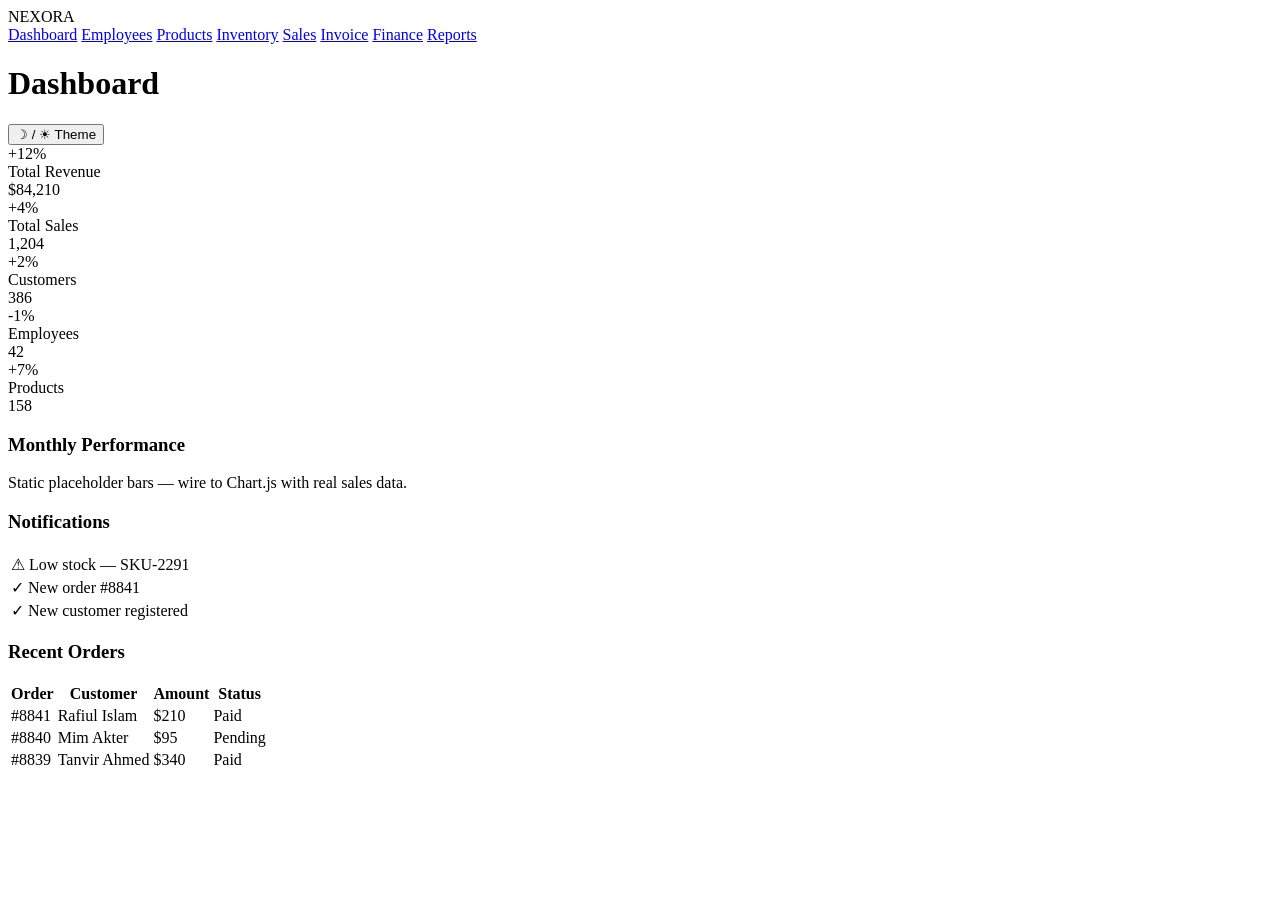
==== dashboard.html @ b4828e33 "Add files via upload" ====
<!DOCTYPE html>
<html lang="en">
<head>
<meta charset="UTF-8">
<meta name="viewport" content="width=device-width, initial-scale=1, viewport-fit=cover">
<title>Dashboard · NEXORA ERP</title>
<link rel="preconnect" href="https://fonts.googleapis.com">
<link href="https://fonts.googleapis.com/css2?family=Chakra+Petch:wght@500;600;700&family=Space+Grotesk:wght@400;500;600&display=swap" rel="stylesheet">
<link rel="stylesheet" href="css/style.css">
</head>
<body>
<div class="app-shell">
  <aside class="sidebar">
    <div class="side-brand">NEXORA</div>
      <a class="nav-item active" href="dashboard.html"><span class="dot"></span>Dashboard</a>
      <a class="nav-item" href="employees.html"><span class="dot"></span>Employees</a>
      <a class="nav-item" href="products.html"><span class="dot"></span>Products</a>
      <a class="nav-item" href="inventory.html"><span class="dot"></span>Inventory</a>
      <a class="nav-item" href="sales.html"><span class="dot"></span>Sales</a>
      <a class="nav-item" href="invoice.html"><span class="dot"></span>Invoice</a>
      <a class="nav-item" href="finance.html"><span class="dot"></span>Finance</a>
      <a class="nav-item" href="reports.html"><span class="dot"></span>Reports</a>
  </aside>
  <div class="main">
    <div class="topbar">
      <h1>Dashboard</h1>
      <button class="theme-btn" onclick="toggleTheme()">&#9789; / &#9728; Theme</button>
    </div>
    <div class="content">

      <div class="stat-grid">
        <div class="stat-card"><span class="chip up">+12%</span><div class="lbl">Total Revenue</div><div class="val">$84,210</div></div>
        <div class="stat-card"><span class="chip up">+4%</span><div class="lbl">Total Sales</div><div class="val">1,204</div></div>
        <div class="stat-card"><span class="chip up">+2%</span><div class="lbl">Customers</div><div class="val">386</div></div>
        <div class="stat-card"><span class="chip down">-1%</span><div class="lbl">Employees</div><div class="val">42</div></div>
        <div class="stat-card"><span class="chip up">+7%</span><div class="lbl">Products</div><div class="val">158</div></div>
      </div>
      <div class="panels">
        <div class="panel">
          <h3>Monthly Performance</h3>
          <div class="bars">
            <div class="bar" style="height:40%"></div><div class="bar" style="height:65%"></div>
            <div class="bar" style="height:50%"></div><div class="bar" style="height:80%"></div>
            <div class="bar" style="height:60%"></div><div class="bar" style="height:95%"></div>
            <div class="bar" style="height:75%"></div>
          </div>
          <p class="scanline-note">Static placeholder bars &mdash; wire to Chart.js with real sales data.</p>
        </div>
        <div class="panel">
          <h3>Notifications</h3>
          <table>
            <tr><td>&#9888; Low stock &mdash; SKU-2291</td></tr>
            <tr><td>&#10003; New order #8841</td></tr>
            <tr><td>&#10003; New customer registered</td></tr>
          </table>
        </div>
      </div>
      <div class="panel">
        <h3>Recent Orders</h3>
        <div class="table-wrap">
        <table>
          <tr><th>Order</th><th>Customer</th><th>Amount</th><th>Status</th></tr>
          <tr><td>#8841</td><td>Rafiul Islam</td><td>$210</td><td><span class="status active">Paid</span></td></tr>
          <tr><td>#8840</td><td>Mim Akter</td><td>$95</td><td><span class="status pending">Pending</span></td></tr>
          <tr><td>#8839</td><td>Tanvir Ahmed</td><td>$340</td><td><span class="status active">Paid</span></td></tr>
        </table>
        </div>
      </div>

    </div>
  </div>
</div>
<script src="js/script.js"></script>
</body>
</html>
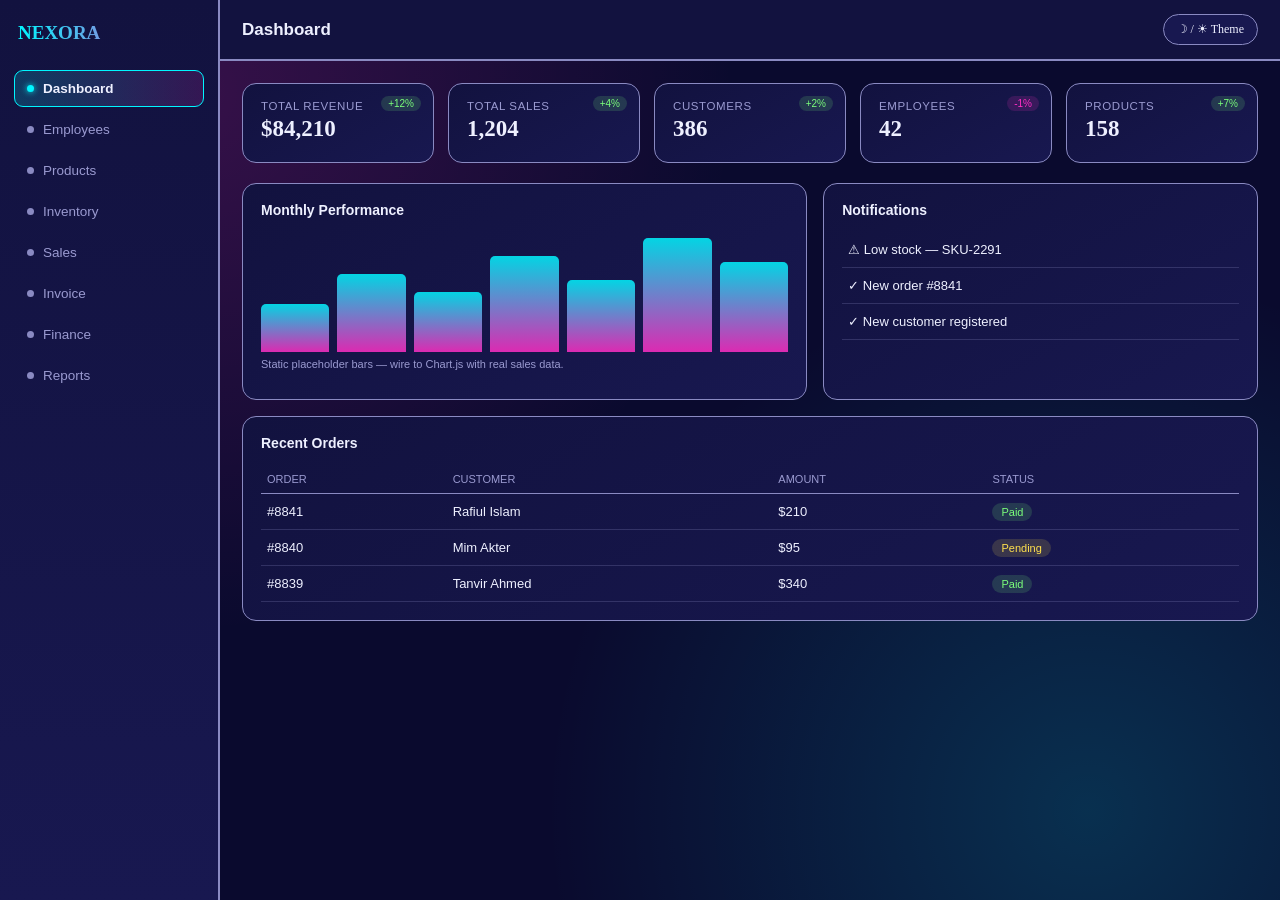
==== commit dfa9c92a: "Update stylesheet and script links in dashboard.html" ====
--- a/dashboard.html
+++ b/dashboard.html
@@ -6,7 +6,7 @@
 <title>Dashboard · NEXORA ERP</title>
 <link rel="preconnect" href="https://fonts.googleapis.com">
 <link href="https://fonts.googleapis.com/css2?family=Chakra+Petch:wght@500;600;700&family=Space+Grotesk:wght@400;500;600&display=swap" rel="stylesheet">
-<link rel="stylesheet" href="css/style.css">
+<link rel="stylesheet" href="style.css">
 </head>
 <body>
 <div class="app-shell">
@@ -70,6 +70,6 @@
     </div>
   </div>
 </div>
-<script src="js/script.js"></script>
+<script src="script.js"></script>
 </body>
 </html>
--- a/style.css
+++ b/style.css
@@ -0,0 +1,185 @@
+/* ===========================================================
+   NEXORA ERP — Smart Business Management Dashboard
+   Y2K-styled frontend | HTML + CSS (course submission)
+   =========================================================== */
+:root{
+  --bg:#0a0a2e; --panel:#12123f; --panel2:#181850;
+  --chrome:#c9c9e8; --chrome-dark:#8a8ac2;
+  --cyan:#00f6ff; --magenta:#ff2ec4; --yellow:#ffe14d; --lime:#7bff7b;
+  --text:#eef0ff; --muted:#9a9ad0;
+  --radius:14px;
+  box-sizing:border-box;
+  padding-top: env(safe-area-inset-top,0px); padding-bottom: env(safe-area-inset-bottom,0px);
+}
+:root[data-theme="light"]{
+  --bg:#eef0ff; --panel:#ffffff; --panel2:#f4f4ff;
+  --chrome:#3a3a6a; --chrome-dark:#1a1a3a;
+  --text:#14143a; --muted:#5a5a8a;
+}
+*{box-sizing:border-box;}
+html,body{height:100%;margin:0;}
+body{
+  background:var(--bg);
+  color:var(--text);
+  font-family:'Space Grotesk',sans-serif;
+  background-image:
+    radial-gradient(circle at 15% 10%, rgba(255,46,196,.18), transparent 40%),
+    radial-gradient(circle at 85% 90%, rgba(0,246,255,.16), transparent 40%);
+  min-height:100%;
+}
+h1,h2,h3,.brand{font-family:'Chakra Petch',sans-serif;}
+::-webkit-scrollbar{width:10px;height:10px;}
+::-webkit-scrollbar-thumb{background:linear-gradient(var(--cyan),var(--magenta));border-radius:6px;}
+a{color:inherit;}
+
+/* ---------- LOGIN / AUTH PAGES ---------- */
+.auth-screen{
+  min-height:100vh; min-height:100dvh; display:flex; align-items:center; justify-content:center; padding:24px;
+}
+.auth-card{
+  width:100%; max-width:380px; padding:34px 30px;
+  background:linear-gradient(160deg,var(--panel),var(--panel2));
+  border-radius:20px;
+  border:2px solid var(--chrome-dark);
+  box-shadow: 0 0 0 4px rgba(0,246,255,.08), 0 20px 60px rgba(0,0,0,.5), inset 0 1px 0 rgba(255,255,255,.15);
+  position:relative;
+}
+.auth-card::before{
+  content:""; position:absolute; inset:-2px; border-radius:22px; z-index:-1;
+  background:linear-gradient(135deg,var(--cyan),var(--magenta),var(--yellow));
+  opacity:.5; filter:blur(10px);
+}
+.brand{font-size:28px; font-weight:700; letter-spacing:.5px;
+  background:linear-gradient(90deg,var(--cyan),var(--magenta));
+  -webkit-background-clip:text; background-clip:text; color:transparent;
+  margin:0 0 4px;
+}
+.brand-sub{color:var(--muted); font-size:12.5px; margin:0 0 26px;}
+.field{margin-bottom:16px;}
+.field label{display:block; font-size:12px; color:var(--muted); margin-bottom:6px;}
+.field input{
+  width:100%; padding:11px 13px; border-radius:10px; border:1.5px solid var(--chrome-dark);
+  background:rgba(0,0,0,.15); color:var(--text); font-family:inherit; font-size:14px;
+}
+:root[data-theme="light"] .field input{background:#f6f6ff;}
+.field input:focus{outline:2px solid var(--cyan); outline-offset:1px;}
+.pw-row{position:relative;}
+.pw-toggle{position:absolute; right:10px; top:31px; background:none; border:none; color:var(--muted); font-size:11px; cursor:pointer;}
+.remember-row{display:flex; justify-content:space-between; align-items:center; font-size:12px; color:var(--muted); margin:2px 0 20px;}
+.hint{font-size:11px; color:var(--muted); margin-top:6px;}
+.strength{height:5px; border-radius:4px; background:var(--chrome-dark); margin-top:8px; overflow:hidden;}
+.strength span{display:block; height:100%; width:40%; background:linear-gradient(90deg,var(--magenta),var(--yellow));}
+.btn-primary{
+  width:100%; padding:12px; border:none; border-radius:10px; font-family:'Chakra Petch',sans-serif;
+  font-weight:600; font-size:15px; letter-spacing:.5px; color:#0a0a2e; cursor:pointer;
+  background:linear-gradient(90deg,var(--cyan),var(--lime));
+  box-shadow:0 6px 18px rgba(0,246,255,.35), inset 0 1px 0 rgba(255,255,255,.6);
+}
+.auth-foot{text-align:center; font-size:12px; color:var(--muted); margin-top:18px;}
+.auth-foot a{color:var(--magenta);}
+.msg{font-size:12px; padding:9px 12px; border-radius:9px; margin-bottom:16px; display:none;}
+.msg.error{background:rgba(255,46,196,.12); color:var(--magenta); display:block;}
+.msg.success{background:rgba(123,255,123,.12); color:var(--lime); display:block;}
+
+/* ---------- APP SHELL ---------- */
+.app-shell{display:flex; min-height:100vh; min-height:100dvh;}
+.sidebar{
+  width:220px; flex-shrink:0; background:linear-gradient(180deg,var(--panel),var(--panel2));
+  border-right:2px solid var(--chrome-dark); padding:18px 14px; display:flex; flex-direction:column; gap:4px;
+  position:sticky; top:0; height:100vh; height:100dvh; overflow-y:auto;
+}
+.side-brand{font-family:'Chakra Petch'; font-weight:700; font-size:19px; margin:4px 0 22px 4px;
+  background:linear-gradient(90deg,var(--cyan),var(--magenta)); -webkit-background-clip:text; background-clip:text; color:transparent;}
+.nav-item{
+  padding:10px 12px; border-radius:9px; color:var(--muted); font-size:13.5px; cursor:pointer;
+  display:flex; align-items:center; gap:9px; border:1px solid transparent; text-decoration:none;
+}
+.nav-item .dot{width:7px;height:7px;border-radius:50%;background:var(--chrome-dark); flex-shrink:0;}
+.nav-item:hover{background:rgba(0,246,255,.08); color:var(--text);}
+.nav-item.active{
+  background:linear-gradient(90deg,rgba(0,246,255,.18),rgba(255,46,196,.14));
+  color:var(--text); border-color:var(--cyan); font-weight:600;
+}
+.nav-item.active .dot{background:var(--cyan); box-shadow:0 0 6px var(--cyan);}
+.main{flex:1; min-width:0; display:flex; flex-direction:column;}
+.topbar{
+  display:flex; align-items:center; justify-content:space-between; padding:14px 22px;
+  border-bottom:2px solid var(--chrome-dark); background:var(--panel);
+  padding-top:calc(14px + env(safe-area-inset-top,0px));
+  position:sticky; top:0; z-index:5;
+}
+.topbar h1{font-size:17px; margin:0;}
+.theme-btn{
+  border:1.5px solid var(--chrome-dark); background:var(--panel2); color:var(--text);
+  padding:7px 13px; border-radius:20px; font-size:12px; cursor:pointer; font-family:'Chakra Petch';
+}
+.content{padding:22px; overflow-x:hidden;}
+
+/* mobile nav */
+.menu-toggle{display:none;}
+@media(max-width:820px){
+  .app-shell{flex-direction:column;}
+  .sidebar{
+    position:static; height:auto; width:100%; flex-direction:row; overflow-x:auto;
+    border-right:none; border-bottom:2px solid var(--chrome-dark);
+  }
+  .side-brand{display:none;}
+  .nav-item{white-space:nowrap;}
+}
+
+/* ---------- shared widgets ---------- */
+.stat-grid{display:grid; grid-template-columns:repeat(auto-fit,minmax(160px,1fr)); gap:14px; margin-bottom:20px;}
+.stat-card{
+  padding:16px 18px; border-radius:var(--radius); background:linear-gradient(150deg,var(--panel),var(--panel2));
+  border:1.5px solid var(--chrome-dark); position:relative; overflow:hidden;
+}
+.stat-card .val{font-family:'Chakra Petch'; font-size:23px; font-weight:700; margin:4px 0;}
+.stat-card .lbl{font-size:11.5px; color:var(--muted); text-transform:uppercase; letter-spacing:.6px;}
+.stat-card .chip{position:absolute; right:12px; top:12px; font-size:10px; padding:2px 7px; border-radius:8px;}
+.chip.up{background:rgba(123,255,123,.15); color:var(--lime);}
+.chip.down{background:rgba(255,46,196,.15); color:var(--magenta);}
+.panels{display:grid; grid-template-columns:1.3fr 1fr; gap:16px;}
+@media(max-width:820px){.panels{grid-template-columns:1fr;}}
+.panel{
+  background:linear-gradient(150deg,var(--panel),var(--panel2)); border:1.5px solid var(--chrome-dark);
+  border-radius:var(--radius); padding:18px; margin-bottom:16px;
+}
+.panel h3{margin:0 0 14px; font-size:14px;}
+.bars{display:flex; align-items:flex-end; gap:8px; height:120px;}
+.bar{flex:1; border-radius:5px 5px 0 0; background:linear-gradient(180deg,var(--cyan),var(--magenta)); opacity:.85;}
+table{width:100%; border-collapse:collapse; font-size:13px;}
+th{text-align:left; color:var(--muted); font-weight:500; font-size:11px; text-transform:uppercase; padding:8px 6px; border-bottom:1.5px solid var(--chrome-dark);}
+td{padding:10px 6px; border-bottom:1px solid rgba(138,138,194,.25);}
+.status{padding:3px 9px; border-radius:20px; font-size:11px; white-space:nowrap;}
+.status.active{background:rgba(123,255,123,.15); color:var(--lime);}
+.status.pending{background:rgba(255,225,77,.15); color:var(--yellow);}
+.status.inactive{background:rgba(255,46,196,.15); color:var(--magenta);}
+.toolbar{display:flex; gap:8px; margin-bottom:14px; flex-wrap:wrap;}
+.toolbar input,.toolbar select{
+  padding:8px 11px; border-radius:9px; border:1.5px solid var(--chrome-dark); background:rgba(0,0,0,.15);
+  color:var(--text); font-size:12.5px; font-family:inherit;
+}
+:root[data-theme="light"] .toolbar input,:root[data-theme="light"] .toolbar select{background:#f6f6ff;}
+.btn-mini{
+  padding:8px 14px; border-radius:9px; border:none; font-family:'Chakra Petch'; font-weight:600; font-size:12px;
+  background:linear-gradient(90deg,var(--cyan),var(--magenta)); color:#0a0a2e; cursor:pointer;
+}
+.table-wrap{overflow-x:auto;}
+.pagination{display:flex; gap:6px; justify-content:flex-end; margin-top:12px; font-size:12px;}
+.pagination span{padding:5px 10px; border-radius:7px; border:1px solid var(--chrome-dark); color:var(--muted); cursor:pointer;}
+.pagination span.active{background:var(--cyan); color:#0a0a2e; border-color:var(--cyan);}
+.scanline-note{font-size:11px; color:var(--muted); margin-top:6px;}
+.badge-role{font-size:10px; padding:2px 8px; border-radius:8px; border:1px solid var(--chrome-dark); color:var(--muted);}
+
+/* toast */
+#toast-wrap{position:fixed; bottom:20px; right:20px; z-index:50; display:flex; flex-direction:column; gap:8px;}
+.toast{
+  background:var(--panel2); border:1.5px solid var(--cyan); border-radius:10px; padding:10px 16px;
+  font-size:12.5px; box-shadow:0 8px 24px rgba(0,0,0,.4); animation:toast-in .25s ease;
+}
+@keyframes toast-in{from{transform:translateY(8px); opacity:0;} to{transform:translateY(0); opacity:1;}}
+
+@media print{
+  .sidebar,.topbar,.toolbar,.no-print{display:none !important;}
+  body{background:#fff; color:#000;}
+}
